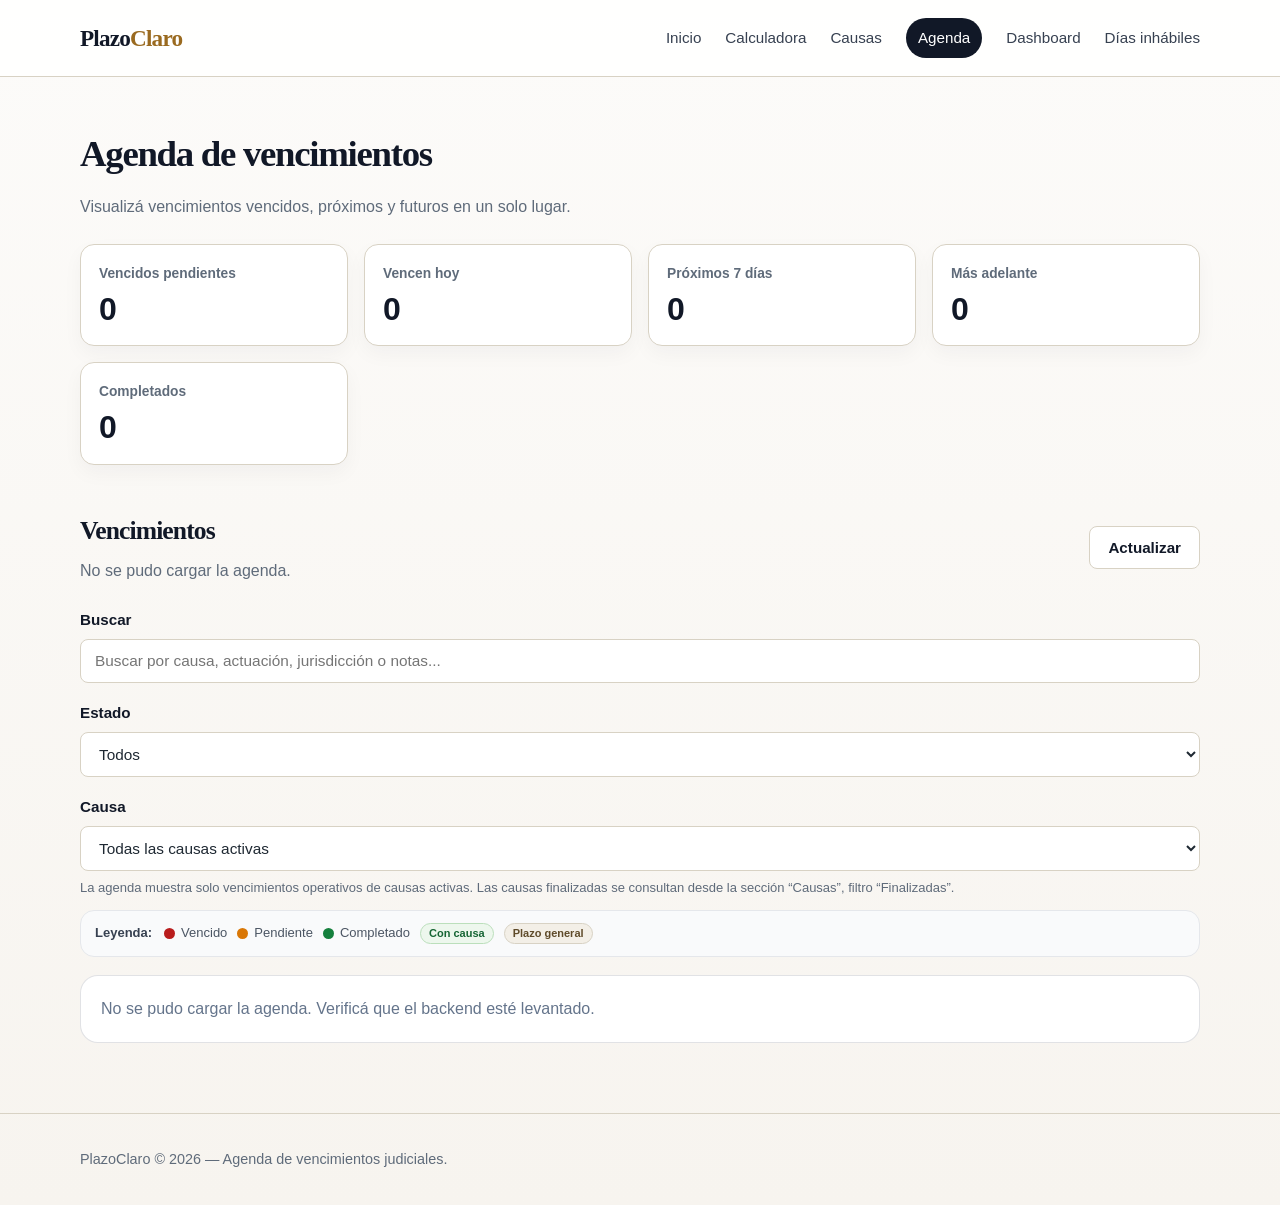
==== agenda.html @ bfa7f11b "Cambios de estilos y visuales + Agregue integracion liviana PJN MEV en causas" ====
<!DOCTYPE html>
<html lang="es">
<head>
  <meta charset="UTF-8" />
  <meta name="viewport" content="width=device-width, initial-scale=1.0" />
  <title>Agenda | PlazoClaro</title>
  <link rel="stylesheet" href="./css/styles.css?v=56" />
</head>
<body>

  <header class="navbar">
    <div class="container navbar-content">
      <a href="./index.html" class="logo">Plazo<span>Claro</span></a>

      <nav class="nav-links">
        <a href="./index.html">Inicio</a>
        <a href="./calculator.html">Calculadora</a>
        <a href="./cases.html">Causas</a>
        <a href="./agenda.html" class="active">Agenda</a>
        <a href="./dashboard.html">Dashboard</a>
        <a href="./non-working-days.html">Días inhábiles</a>
      </nav>
    </div>
  </header>

  <main>
    <section class="page-header">
      <div class="container">
        <h1>Agenda de vencimientos</h1>
        <p>
          Visualizá vencimientos vencidos, próximos y futuros en un solo lugar.
        </p>
      </div>
    </section>

    <section class="container">
      <div class="summary-grid">
        <div class="summary-card">
          <span>Vencidos pendientes</span>
          <strong id="expiredCount">0</strong>
        </div>

        <div class="summary-card">
          <span>Vencen hoy</span>
          <strong id="todayCount">0</strong>
        </div>

        <div class="summary-card">
          <span>Próximos 7 días</span>
          <strong id="upcomingCount">0</strong>
        </div>

        <div class="summary-card">
          <span>Más adelante</span>
          <strong id="futureCount">0</strong>
        </div>

        <div class="summary-card">
          <span>Completados</span>
          <strong id="completedCount">0</strong>
        </div>
      </div>
    </section>

    <section class="container dashboard-layout">
      <div class="dashboard-header">
        <div>
          <h2>Vencimientos</h2>
          <p id="agendaSummary">Cargando agenda...</p>
        </div>

        <div class="dashboard-actions">
          <button id="refreshAgendaBtn" class="btn btn-secondary" type="button">
            Actualizar
          </button>
        </div>
      </div>

      <div class="filters-grid">
        <div class="form-group">
          <label for="agendaSearch">Buscar</label>
          <input
            type="text"
            id="agendaSearch"
            placeholder="Buscar por causa, actuación, jurisdicción o notas..."
          />
        </div>

        <div class="form-group">
          <label for="agendaStatusFilter">Estado</label>
          <select id="agendaStatusFilter">
            <option value="">Todos</option>
            <option value="expired">Vencidos pendientes</option>
            <option value="today">Vencen hoy</option>
            <option value="upcoming">Próximos 7 días</option>
            <option value="future">Más adelante</option>
            <option value="completed">Completados</option>
          </select>
        </div>

        <div class="form-group">
          <label for="agendaCaseFilter">Causa</label>
          <select id="agendaCaseFilter">
            <option value="">Todas las causas activas</option>
          </select>
          <small class="field-help agenda-case-filter-help">
            La agenda muestra solo vencimientos operativos de causas activas. Las causas finalizadas se consultan desde la sección “Causas”, filtro “Finalizadas”.
          </small> 

          <div class="status-legend">
            <span class="status-legend-title">Leyenda:</span>

            <span class="status-legend-item">
              <span class="status-legend-badge status-legend-expired"></span>
              Vencido
            </span>

            <span class="status-legend-item">
              <span class="status-legend-badge status-legend-pending"></span>
              Pendiente
            </span>

            <span class="status-legend-item">
              <span class="status-legend-badge status-legend-completed"></span>
              Completado
            </span>

            <span class="status-legend-item">
              <span class="dashboard-case-badge dashboard-case-badge-linked">Con causa</span>
            </span>

            <span class="status-legend-item">
              <span class="dashboard-case-badge dashboard-case-badge-general">Plazo general</span>
            </span>
          </div>
        </div>
      </div>

      <div id="agendaList" class="agenda-list">
        <div class="case-card-placeholder">
          Cargando vencimientos...
        </div>
      </div>
    </section>
  </main>

  <footer class="footer">
    <div class="container">
      PlazoClaro © 2026 — Agenda de vencimientos judiciales.
    </div>
  </footer>

  <script src="./js/agenda.js?v=11"></script>
</body>
</html>
---- css/styles.css ----
:root {
  --color-primary: #0F172A;
  --color-secondary: #B0893B;
  --color-bg: #F8FAFC;
  --color-card: #FFFFFF;
  --color-text: #1E293B;
  --color-muted: #64748B;
  --color-border: #E2E8F0;
  --color-success: #166534;
  --color-warning: #D97706;
  --color-danger: #B91C1C;
}

* {
  box-sizing: border-box;
  margin: 0;
  padding: 0;
}

body {
  font-family: "Inter", Arial, sans-serif;
  background: var(--color-bg);
  color: var(--color-text);
  line-height: 1.6;
}

a {
  text-decoration: none;
  color: inherit;
}

.container {
  width: min(1120px, 92%);
  margin: 0 auto;
}

.navbar {
  background: var(--color-card);
  border-bottom: 1px solid var(--color-border);
  padding: 18px 0;
}

.navbar-content {
  display: flex;
  align-items: center;
  justify-content: space-between;
}

.logo {
  font-size: 1.35rem;
  font-weight: 800;
  color: var(--color-primary);
  letter-spacing: -0.03em;
}

.logo span {
  color: var(--color-secondary);
}

.nav-links {
  display: flex;
  gap: 24px;
  align-items: center;
}

.nav-links a {
  font-size: 0.95rem;
  color: var(--color-muted);
  font-weight: 500;
}

.nav-links a:hover {
  color: var(--color-primary);
}

.btn {
  display: inline-flex;
  align-items: center;
  justify-content: center;
  padding: 12px 18px;
  border-radius: 10px;
  border: none;
  cursor: pointer;
  font-weight: 700;
  font-size: 0.95rem;
  transition: 0.2s ease;
}

.btn-primary {
  background: var(--color-primary);
  color: white;
}

.btn-primary:hover {
  background: #020617;
}

.btn-secondary {
  background: white;
  color: var(--color-primary);
  border: 1px solid var(--color-border);
}

.btn-secondary:hover {
  border-color: var(--color-secondary);
  color: var(--color-secondary);
}

.hero {
  padding: 80px 0;
}

.hero-grid {
  display: grid;
  grid-template-columns: 1.1fr 0.9fr;
  gap: 48px;
  align-items: center;
}

.badge {
  display: inline-block;
  background: rgba(176, 137, 59, 0.12);
  color: var(--color-secondary);
  padding: 8px 12px;
  border-radius: 999px;
  font-size: 0.85rem;
  font-weight: 700;
  margin-bottom: 18px;
}

.hero h1 {
  font-size: clamp(2.2rem, 5vw, 4rem);
  line-height: 1.05;
  letter-spacing: -0.05em;
  color: var(--color-primary);
  margin-bottom: 22px;
}

.hero p {
  font-size: 1.1rem;
  color: var(--color-muted);
  max-width: 620px;
  margin-bottom: 28px;
}

.hero-actions {
  display: flex;
  gap: 14px;
  flex-wrap: wrap;
}

.hero-card {
  background: var(--color-card);
  border: 1px solid var(--color-border);
  border-radius: 22px;
  padding: 28px;
  box-shadow: 0 18px 45px rgba(15, 23, 42, 0.08);
}

.hero-card h3 {
  color: var(--color-primary);
  font-size: 1.25rem;
  margin-bottom: 18px;
}

.deadline-preview {
  display: grid;
  gap: 14px;
}

.preview-row {
  display: flex;
  justify-content: space-between;
  gap: 14px;
  border-bottom: 1px solid var(--color-border);
  padding-bottom: 12px;
}

.preview-row:last-child {
  border-bottom: none;
  padding-bottom: 0;
}

.preview-label {
  color: var(--color-muted);
  font-size: 0.92rem;
}

.preview-value {
  font-weight: 700;
  color: var(--color-primary);
  text-align: right;
}

.status-warning {
  color: var(--color-warning);
}

.section {
  padding: 64px 0;
}

.section-title {
  font-size: 2rem;
  color: var(--color-primary);
  letter-spacing: -0.04em;
  margin-bottom: 12px;
}

.section-subtitle {
  color: var(--color-muted);
  max-width: 680px;
  margin-bottom: 32px;
}

.cards-grid {
  display: grid;
  grid-template-columns: repeat(3, 1fr);
  gap: 22px;
}

.card {
  background: var(--color-card);
  border: 1px solid var(--color-border);
  border-radius: 18px;
  padding: 24px;
}

.card-number {
  width: 34px;
  height: 34px;
  border-radius: 50%;
  background: var(--color-primary);
  color: white;
  display: flex;
  align-items: center;
  justify-content: center;
  font-weight: 800;
  margin-bottom: 16px;
}

.card h3 {
  color: var(--color-primary);
  margin-bottom: 10px;
}

.card p {
  color: var(--color-muted);
  font-size: 0.96rem;
}

.notice {
  background: #FFFBEB;
  border: 1px solid #FDE68A;
  color: #92400E;
  border-radius: 16px;
  padding: 18px;
  font-size: 0.95rem;
}

.footer {
  padding: 34px 0;
  border-top: 1px solid var(--color-border);
  color: var(--color-muted);
  font-size: 0.9rem;
}

/* Calculator */

.page-header {
  padding: 48px 0 24px;
}

.page-header h1 {
  font-size: 2.3rem;
  color: var(--color-primary);
  letter-spacing: -0.04em;
  margin-bottom: 10px;
}

.page-header p {
  color: var(--color-muted);
  max-width: 760px;
}

.calculator-layout {
  display: grid;
  grid-template-columns: 1fr 0.9fr;
  gap: 28px;
  align-items: start;
  padding: 24px 0 70px;
}

.form-card,
.result-card {
  background: var(--color-card);
  border: 1px solid var(--color-border);
  border-radius: 20px;
  padding: 28px;
  box-shadow: 0 12px 35px rgba(15, 23, 42, 0.05);
}

.form-group {
  margin-bottom: 18px;
}

label {
  display: block;
  font-weight: 700;
  color: var(--color-primary);
  margin-bottom: 7px;
  font-size: 0.95rem;
}

input,
select,
textarea {
  width: 100%;
  border: 1px solid var(--color-border);
  border-radius: 12px;
  padding: 12px 14px;
  font-size: 0.96rem;
  outline: none;
  background: white;
  color: var(--color-text);
}

input:focus,
select:focus,
textarea:focus {
  border-color: var(--color-secondary);
  box-shadow: 0 0 0 3px rgba(176, 137, 59, 0.15);
}

textarea {
  min-height: 90px;
  resize: vertical;
}

.result-empty {
  color: var(--color-muted);
}

.result-date {
  font-size: 2rem;
  color: var(--color-primary);
  font-weight: 800;
  margin: 12px 0;
}

.result-detail {
  margin-top: 20px;
  display: grid;
  gap: 10px;
}

.detail-item {
  padding: 12px;
  border-radius: 12px;
  background: var(--color-bg);
  border: 1px solid var(--color-border);
  color: var(--color-muted);
  font-size: 0.95rem;
}

.result-actions {
  display: flex;
  gap: 12px;
  margin-top: 22px;
  flex-wrap: wrap;
}

.hidden {
  display: none !important;
}

@media (max-width: 880px) {
  .hero-grid,
  .calculator-layout {
    grid-template-columns: 1fr;
  }

  .cards-grid {
    grid-template-columns: 1fr;
  }

  .nav-links {
    display: none;
  }

  .hero {
    padding: 54px 0;
  }
}

/* Dashboard */

.dashboard-layout {
  padding: 24px 0 70px;
}

.dashboard-header {
  display: flex;
  align-items: center;
  justify-content: space-between;
  gap: 22px;
  margin-bottom: 24px;
}

.dashboard-header h2 {
  color: var(--color-primary);
  font-size: 1.6rem;
  margin-bottom: 6px;
}

.dashboard-header p {
  color: var(--color-muted);
}

.dashboard-actions {
  display: flex;
  gap: 12px;
  flex-wrap: wrap;
}

.table-card {
  background: var(--color-card);
  border: 1px solid var(--color-border);
  border-radius: 20px;
  overflow-x: auto;
  box-shadow: 0 12px 35px rgba(15, 23, 42, 0.05);
}

.deadlines-table {
  width: 100%;
  border-collapse: collapse;
  min-width: 850px;
}

.deadlines-table th,
.deadlines-table td {
  padding: 16px;
  text-align: left;
  border-bottom: 1px solid var(--color-border);
  font-size: 0.95rem;
}

.deadlines-table th {
  background: #F1F5F9;
  color: var(--color-primary);
  font-weight: 800;
}

.deadlines-table td {
  color: var(--color-text);
}

.deadlines-table tr:last-child td {
  border-bottom: none;
}

.status-badge {
  display: inline-flex;
  padding: 6px 10px;
  border-radius: 999px;
  font-size: 0.82rem;
  font-weight: 800;
}

.status-pending {
  background: #FEF3C7;
  color: #92400E;
}

.status-completed {
  background: #DCFCE7;
  color: #166534;
}

.status-expired {
  background: #FEE2E2;
  color: #991B1B;
}

.table-actions {
  display: flex;
  gap: 8px;
  flex-wrap: wrap;
}

.btn-small {
  border: none;
  border-radius: 9px;
  padding: 8px 10px;
  cursor: pointer;
  font-weight: 800;
  font-size: 0.82rem;
}

.btn-complete {
  background: #DCFCE7;
  color: #166534;
}

.btn-pending {
  background: #FEF3C7;
  color: #92400E;
}

.btn-delete {
  background: #FEE2E2;
  color: #991B1B;
}

@media (max-width: 880px) {
  .dashboard-header {
    flex-direction: column;
    align-items: flex-start;
  }
} 


/* Dashboard summary and filters */

.summary-grid {
  display: grid;
  grid-template-columns: repeat(5, 1fr);
  gap: 18px;
  margin-bottom: 22px;
}

.summary-card {
  background: var(--color-card);
  border: 1px solid var(--color-border);
  border-radius: 18px;
  padding: 20px;
  box-shadow: 0 12px 35px rgba(15, 23, 42, 0.04);
}

.summary-label {
  display: block;
  color: var(--color-muted);
  font-size: 0.9rem;
  font-weight: 700;
  margin-bottom: 8px;
}

.summary-card strong {
  color: var(--color-primary);
  font-size: 2rem;
  line-height: 1;
}

.filter-bar {
  display: flex;
  gap: 10px;
  flex-wrap: wrap;
  margin-bottom: 22px;
}

.filter-btn {
  border: 1px solid var(--color-border);
  background: white;
  color: var(--color-muted);
  border-radius: 999px;
  padding: 9px 14px;
  font-weight: 800;
  cursor: pointer;
}

.filter-btn.active {
  background: var(--color-primary);
  color: white;
  border-color: var(--color-primary);
}

.filter-btn:hover {
  border-color: var(--color-secondary);
  color: var(--color-secondary);
}

.filter-btn.active:hover {
  color: white;
}

@media (max-width: 1080px) {
  .summary-grid {
    grid-template-columns: repeat(3, 1fr);
  }
}

@media (max-width: 880px) {
  .summary-grid {
    grid-template-columns: repeat(2, 1fr);
  }
}

@media (max-width: 560px) {
  .summary-grid {
    grid-template-columns: 1fr;
  }
}


/* Legal visual identity refinement */

:root {
  --color-primary: #111827;
  --color-secondary: #9A6A1F;
  --color-bg: #F7F4EF;
  --color-card: #FFFFFF;
  --color-text: #1F2933;
  --color-muted: #5F6B7A;
  --color-border: #D8D2C4;
}

body {
  background:
    linear-gradient(180deg, rgba(255,255,255,0.65), rgba(247,244,239,1)),
    var(--color-bg);
}

.logo,
h1,
h2,
.section-title,
.page-header h1 {
  font-family: Georgia, "Times New Roman", serif;
  letter-spacing: -0.035em;
}

.logo {
  font-size: 1.45rem;
  font-weight: 800;
}

.logo span {
  color: var(--color-secondary);
}

.navbar {
  background: rgba(255, 255, 255, 0.92);
  border-bottom: 1px solid var(--color-border);
}

.nav-links a {
  color: #374151;
}

.nav-links a:hover {
  color: var(--color-secondary);
}

.form-card,
.result-card,
.hero-card,
.card,
.table-card,
.summary-card {
  border-radius: 12px;
  border: 1px solid var(--color-border);
  box-shadow: 0 8px 22px rgba(17, 24, 39, 0.045);
}

.form-card,
.result-card,
.table-card {
  border-top: 4px solid var(--color-primary);
}

.summary-card {
  border-top: 3px solid var(--color-secondary);
}

.btn {
  border-radius: 8px;
  font-weight: 800;
}

.btn-primary {
  background: var(--color-primary);
}

.btn-primary:hover {
  background: #000000;
}

.btn-secondary {
  background: #FFFFFF;
  border: 1px solid var(--color-border);
}

.btn-secondary:hover {
  border-color: var(--color-secondary);
  color: var(--color-secondary);
}

input,
select,
textarea {
  border-radius: 8px;
  border-color: var(--color-border);
}

input:focus,
select:focus,
textarea:focus {
  border-color: var(--color-secondary);
  box-shadow: 0 0 0 3px rgba(154, 106, 31, 0.14);
}

.notice {
  border-radius: 10px;
  background: #FFF8E7;
  border: 1px solid #E7C873;
  color: #6B4E16;
}

.status-badge,
.filter-btn,
.btn-small {
  border-radius: 7px;
}

.deadlines-table th {
  background: #EFEAE1;
  color: var(--color-primary);
  text-transform: uppercase;
  font-size: 0.78rem;
  letter-spacing: 0.04em;
}

.deadlines-table td {
  background: #FFFFFF;
}

.result-date {
  font-family: Georgia, "Times New Roman", serif;
  color: var(--color-primary);
} 


/* Deadline detail panel */

.deadline-detail-panel {
  margin-top: 26px;
  background: var(--color-card);
  border: 1px solid var(--color-border);
  border-top: 4px solid var(--color-primary);
  border-radius: 12px;
  padding: 24px;
  box-shadow: 0 8px 22px rgba(17, 24, 39, 0.045);
}

.detail-panel-header {
  display: flex;
  align-items: flex-start;
  justify-content: space-between;
  gap: 18px;
  margin-bottom: 22px;
}

.detail-panel-header h3 {
  color: var(--color-primary);
  font-family: Georgia, "Times New Roman", serif;
  font-size: 1.6rem;
  margin-top: 8px;
}

.detail-grid {
  display: grid;
  grid-template-columns: repeat(3, 1fr);
  gap: 14px;
  margin-bottom: 22px;
}

.detail-box {
  background: var(--color-bg);
  border: 1px solid var(--color-border);
  border-radius: 10px;
  padding: 14px;
}

.detail-box span {
  display: block;
  color: var(--color-muted);
  font-size: 0.82rem;
  font-weight: 800;
  margin-bottom: 6px;
  text-transform: uppercase;
  letter-spacing: 0.04em;
}

.detail-box strong {
  color: var(--color-primary);
  font-size: 0.98rem;
}

.detail-section {
  border-top: 1px solid var(--color-border);
  padding-top: 18px;
  margin-top: 18px;
}

.detail-section h4 {
  color: var(--color-primary);
  margin-bottom: 10px;
}

.detail-list {
  padding-left: 20px;
  color: var(--color-text);
}

.detail-list li {
  margin-bottom: 6px;
}

.detail-notes {
  color: var(--color-muted);
  background: var(--color-bg);
  border: 1px solid var(--color-border);
  border-radius: 10px;
  padding: 14px;
}

.btn-detail {
  background: #EDE9FE;
  color: #4C1D95;
}

@media (max-width: 880px) {
  .detail-panel-header {
    flex-direction: column;
  }

  .detail-grid {
    grid-template-columns: 1fr;
  }
} 


/* Deadline edit form */

.edit-form {
  display: grid;
  grid-template-columns: repeat(2, 1fr);
  gap: 18px;
}

.edit-form .full-width {
  grid-column: 1 / -1;
}

.btn-edit {
  background: #DBEAFE;
  color: #1E3A8A;
}

@media (max-width: 880px) {
  .edit-form {
    grid-template-columns: 1fr;
  }
} 


/* Dashboard search */

.search-bar {
  background: var(--color-card);
  border: 1px solid var(--color-border);
  border-radius: 12px;
  padding: 18px;
  margin-bottom: 18px;
  box-shadow: 0 8px 22px rgba(17, 24, 39, 0.035);
}

.search-bar label {
  margin-bottom: 8px;
}

.search-bar input {
  max-width: 560px;
} 


/* Deadline urgency badges */

.urgency-badge {
  display: inline-flex;
  margin-top: 6px;
  padding: 5px 8px;
  border-radius: 7px;
  font-size: 0.75rem;
  font-weight: 800;
  line-height: 1;
}

.urgency-expired {
  background: #FEE2E2;
  color: #991B1B;
}

.urgency-today {
  background: #FDE68A;
  color: #78350F;
}

.urgency-tomorrow {
  background: #FFEDD5;
  color: #9A3412;
}

.urgency-upcoming {
  background: #DBEAFE;
  color: #1E3A8A;
}

.urgency-later {
  background: #E5E7EB;
  color: #374151;
} 


/* Deadline history */

.history-list {
  max-width: 1100px;
}

.history-item {
  background: var(--color-bg);
  border: 1px solid var(--color-border);
  border-radius: 10px;
  padding: 16px;
}

.history-header {
  display: flex;
  justify-content: space-between;
  gap: 12px;
  margin-bottom: 14px;
}

.history-header strong {
  color: var(--color-primary);
}

.history-header span {
  background: #EDE9FE;
  color: #4C1D95;
  border-radius: 7px;
  padding: 5px 8px;
  font-size: 0.78rem;
  font-weight: 800;
}

.history-grid {
  display: grid;
  grid-template-columns: repeat(2, 1fr);
  gap: 12px;
}

.history-grid div,
.history-notes {
  background: #FFFFFF;
  border: 1px solid var(--color-border);
  border-radius: 8px;
  padding: 10px;
}

.history-grid span,
.history-notes span {
  display: block;
  color: var(--color-muted);
  font-size: 0.78rem;
  font-weight: 800;
  text-transform: uppercase;
  letter-spacing: 0.04em;
  margin-bottom: 4px;
}

.history-grid strong {
  color: var(--color-primary);
}

.history-notes {
  margin-top: 12px;
}

.history-notes p {
  color: var(--color-muted);
}

@media (max-width: 700px) {
  .history-grid {
    grid-template-columns: 1fr;
  }

  .history-header {
    flex-direction: column;
  }
} 

/* Non working days import */

.result-card .form-group {
  margin-top: 16px;
}

.result-card .result-empty + .form-group {
  margin-top: 22px;
} 

/* Calendar filters */

.calendar-filter-grid {
  display: grid;
  grid-template-columns: repeat(auto-fit, minmax(190px, 1fr));
  gap: 14px;
  margin-top: 14px;
}

.calendar-filter-grid .form-group {
  min-width: 0;
}

.calendar-filter-grid select,
.calendar-filter-grid input {
  width: 100%;
}

@media (max-width: 1080px) {
  .calendar-filter-grid {
    grid-template-columns: repeat(3, 1fr);
  }
}

@media (max-width: 880px) {
  .calendar-filter-grid {
    grid-template-columns: repeat(2, 1fr);
  }
}

@media (max-width: 560px) {
  .calendar-filter-grid {
    grid-template-columns: 1fr;
  }
} 


/* Tabla de días inhábiles: versión compacta con scroll propio */

.table-scroll-top {
  overflow-x: auto;
  overflow-y: hidden;
  height: 14px;
  margin-bottom: 8px;
  border: 1px solid #D8D2C4;
  border-radius: 8px;
  background: #FAFAF8;
}

.table-scroll-top div {
  height: 1px;
}

/* Contenedor de la tabla: tiene scroll horizontal y vertical propio */
.non-working-days-table-card {
  overflow: auto;
  width: 100%;
  max-height: 620px;
  border-radius: 12px;
}

/* Tabla más compacta */
.non-working-days-table-card .deadlines-table {
  min-width: 1120px;
  table-layout: fixed;
}

/* Encabezado fijo al scrollear verticalmente dentro de la tabla */
.non-working-days-table-card thead th {
  position: sticky;
  top: 0;
  z-index: 2;
}

/* Celdas más chicas */
.non-working-days-table-card th,
.non-working-days-table-card td {
  padding: 12px 11px;
  font-size: 0.88rem;
  vertical-align: middle;
}

/* Evita que casi todo se parta en mil líneas */
.non-working-days-table-card th,
.non-working-days-table-card td {
  white-space: nowrap;
}

/* Motivo y referencia sí pueden ocupar varias líneas */
.non-working-days-table-card th:nth-child(2),
.non-working-days-table-card td:nth-child(2) {
  width: 250px;
  white-space: normal;
}


.non-working-days-table-card th:nth-child(8),
.non-working-days-table-card td:nth-child(8) {
  width: 180px;
  white-space: normal;
}

/* Anchos por columna */
.non-working-days-table-card th:nth-child(1),
.non-working-days-table-card td:nth-child(1) {
  width: 90px;
}

.non-working-days-table-card th:nth-child(3),
.non-working-days-table-card td:nth-child(3) {
  width: 180px;
}

.non-working-days-table-card th:nth-child(4),
.non-working-days-table-card td:nth-child(4) {
  width: 170px;
  white-space: normal;
}


.non-working-days-table-card th:nth-child(5),
.non-working-days-table-card td:nth-child(5) {
  width: 180px;
  white-space: normal;
}

.non-working-days-table-card th:nth-child(6),
.non-working-days-table-card td:nth-child(6) {
  width: 145px;
}


.non-working-days-table-card th:nth-child(7),
.non-working-days-table-card td:nth-child(7) {
  width: 100px;
}

.non-working-days-table-card th:nth-child(9),
.non-working-days-table-card td:nth-child(9),
.non-working-days-table-card th:nth-child(10),
.non-working-days-table-card td:nth-child(10) {
  width: 95px;
}

.non-working-days-table-card th:nth-child(11),
.non-working-days-table-card td:nth-child(11) {
  width: 165px;
}

/* Acciones más compactas */
.non-working-days-table-card .table-actions {
  display: flex;
  gap: 5px;
  flex-wrap: wrap;
}

.non-working-days-table-card .btn-small {
  padding: 7px 9px;
  font-size: 0.78rem;
} 


/* Modo edición de días inhábiles */

.form-card.editing-mode {
  border-top-color: var(--color-secondary);
  box-shadow: 0 12px 32px rgba(154, 106, 31, 0.14);
}

.form-card.editing-mode .badge {
  background: rgba(154, 106, 31, 0.18);
  color: var(--color-secondary);
} 


.history-changes {
  display: grid;
  gap: 10px;
}

.history-change-row {
  background: #FFFFFF;
  border: 1px solid var(--color-border);
  border-radius: 8px;
  padding: 10px;
}

.history-change-row strong {
  display: block;
  color: var(--color-primary);
  margin-bottom: 6px;
}

.history-before {
  color: var(--color-danger);
  font-weight: 700;
}

.history-after {
  color: var(--color-success);
  font-weight: 700;
}

.history-arrow {
  margin: 0 8px;
  color: var(--color-muted);
} 

.history-item {
  max-width: 100%;
}

.history-change-row {
  max-width: 900px;
}

.history-change-row div {
  display: flex;
  align-items: center;
  gap: 8px;
  flex-wrap: wrap;
}

.history-before,
.history-after {
  word-break: break-word;
} 


/* Historial de días inhábiles: panel más cómodo */

#nonWorkingDayHistoryPanel {
  max-width: 1180px;
  margin-left: auto;
  margin-right: auto;
}

#nonWorkingDayHistoryPanel .history-list {
  max-width: 100%;
}

#nonWorkingDayHistoryPanel .history-item {
  max-width: 100%;
}

#nonWorkingDayHistoryPanel .history-change-row {
  max-width: 100%;
}

#nonWorkingDayHistoryPanel .history-header {
  align-items: center;
}

#nonWorkingDayHistoryPanel .history-change-row div {
  font-size: 0.9rem;
} 


/* Días excluidos enriquecidos */

.excluded-days-list {
  display: grid;
  gap: 12px;
  margin-top: 12px;
}

.excluded-day-card {
  background: #FFFFFF;
  border: 1px solid var(--color-border);
  border-radius: 10px;
  padding: 14px;
}

.excluded-day-card strong {
  color: var(--color-primary);
}

.excluded-day-card p {
  margin-top: 8px;
  color: var(--color-muted);
  font-size: 0.92rem;
}

.excluded-day-meta {
  display: flex;
  gap: 8px;
  flex-wrap: wrap;
  margin-top: 10px;
}

.excluded-day-meta span {
  background: var(--color-bg);
  border: 1px solid var(--color-border);
  color: var(--color-muted);
  border-radius: 999px;
  padding: 5px 9px;
  font-size: 0.78rem;
  font-weight: 800;
} 

/* Advertencias por días inhábiles no verificados */

.verification-warning {
  background: #FFF8E7;
  border: 1px solid #E7C873;
  color: #6B4E16;
  border-radius: 10px;
  padding: 12px 14px;
  margin-bottom: 12px;
  font-size: 0.92rem;
}

.verification-warning strong {
  color: #92400E;
} 


/* Resumen de días inhábiles */

.non-working-summary-grid {
  margin: 24px 0;
}

.summary-grid {
  display: grid;
  grid-template-columns: repeat(4, minmax(0, 1fr));
  gap: 16px;
}

.summary-card {
  background: #FFFFFF;
  border: 1px solid var(--color-border);
  border-radius: 14px;
  padding: 18px;
  box-shadow: 0 8px 20px rgba(17, 24, 39, 0.04);
}

.summary-card span {
  display: block;
  color: var(--color-muted);
  font-size: 0.86rem;
  font-weight: 700;
  margin-bottom: 8px;
}

.summary-card strong {
  color: var(--color-primary);
  font-family: var(--font-serif);
  font-size: 2rem;
} 

.non-working-summary-actions {
  margin-bottom: 18px;
} 


/* Panel resumen de días inhábiles */

.non-working-summary-panel {
  background: #FFFFFF;
  border: 1px solid var(--color-border);
  border-radius: 18px;
  padding: 22px;
  margin: 24px 0;
  box-shadow: 0 8px 22px rgba(17, 24, 39, 0.04);
}

.non-working-summary-header {
  display: flex;
  justify-content: space-between;
  align-items: flex-start;
  gap: 20px;
  margin-bottom: 20px;
}

.non-working-summary-header h2 {
  margin: 8px 0 6px;
  font-family: var(--font-serif);
  color: var(--color-primary);
}

.non-working-summary-header p {
  margin: 0;
  color: var(--color-muted);
  max-width: 620px;
}

.non-working-summary-actions {
  display: flex;
  justify-content: flex-end;
  align-items: center;
  gap: 10px;
  flex-wrap: wrap;
  margin: 0;
}

.non-working-summary-grid {
  margin: 0;
}

.non-working-summary-grid .summary-card {
  min-height: 120px;
} 


/* Limpieza visual del detalle de plazos */

#detailExcludedDays {
  list-style: none;
  padding-left: 0;
  margin-left: 0;
}

#detailExcludedDays > li {
  margin-left: 0;
}

#detailExcludedDays .verification-warning {
  margin-bottom: 12px;
}

.deadline-detail-panel .excluded-day-card,
#detailExcludedDays .excluded-day-card {
  margin-bottom: 12px;
}

.deadline-detail-panel .excluded-day-card p,
#detailExcludedDays .excluded-day-card p {
  margin: 8px 0 0;
} 

.detail-section h3,
.deadline-detail-panel h3 {
  margin-bottom: 14px;
} 


/* Resultado de calculadora más compacto */

.result-card .excluded-days-list {
  gap: 10px;
}

.result-card .excluded-day-card {
  padding: 12px;
}

.result-card .excluded-day-card strong {
  font-size: 0.95rem;
}

.result-card .excluded-day-meta {
  gap: 6px;
  margin-top: 8px;
}

.result-card .excluded-day-meta span {
  padding: 4px 8px;
  font-size: 0.75rem;
}

.result-card .excluded-day-card p {
  margin: 6px 0 0;
  font-size: 0.88rem;
}

.result-card .verification-warning {
  margin-bottom: 10px;
}

.result-card .detail-item {
  padding: 10px 12px;
}

.result-card .result-actions {
  display: grid;
  grid-template-columns: repeat(2, minmax(0, 1fr));
  gap: 10px;
}

.result-card .result-actions .btn {
  width: 100%;
} 


/* Estado de fuentes del calendario */

.source-status-panel {
  background: #FFFFFF;
  border: 1px solid var(--color-border);
  border-radius: 18px;
  padding: 22px;
  margin: 24px 0;
  box-shadow: 0 8px 22px rgba(17, 24, 39, 0.04);
}

.source-status-header {
  display: flex;
  justify-content: space-between;
  align-items: flex-start;
  gap: 18px;
  margin-bottom: 18px;
}

.source-status-header h2 {
  margin: 8px 0 6px;
  font-family: Georgia, "Times New Roman", serif;
  color: var(--color-primary);
}

.source-status-header p {
  margin: 0;
  color: var(--color-muted);
  max-width: 680px;
}

.source-status-table-wrapper {
  overflow-x: auto;
}

.source-status-table {
  width: 100%;
  border-collapse: collapse;
  min-width: 860px;
}

.source-status-table th,
.source-status-table td {
  border-bottom: 1px solid var(--color-border);
  padding: 13px 12px;
  text-align: left;
  font-size: 0.9rem;
}

.source-status-table th {
  background: #EFEAE1;
  color: var(--color-primary);
  text-transform: uppercase;
  font-size: 0.76rem;
  letter-spacing: 0.04em;
}

.source-status-chip {
  display: inline-flex;
  margin-left: 8px;
  padding: 4px 7px;
  border-radius: 999px;
  font-size: 0.72rem;
  font-weight: 800;
}

.source-status-chip.automatic {
  background: #DBEAFE;
  color: #1E3A8A;
}

.source-status-chip.manual {
  background: #E5E7EB;
  color: #374151;
}

.source-status-badge {
  display: inline-flex;
  padding: 5px 8px;
  border-radius: 999px;
  font-weight: 800;
  font-size: 0.8rem;
}

.source-status-pending {
  background: #FEF3C7;
  color: #92400E;
}

.source-status-ok {
  background: #DCFCE7;
  color: #166534;
} 


.source-status-table .btn-small {
  white-space: nowrap;
} 

/* Mejora visual tabla de días inhábiles */
.non-working-days-table-card {
  overflow-x: auto;
}

.non-working-days-table-card .deadlines-table {
  min-width: 1250px;
  table-layout: auto;
}

.non-working-days-table-card .deadlines-table th,
.non-working-days-table-card .deadlines-table td {
  vertical-align: top;
}

.non-working-days-table-card .deadlines-table td:nth-child(1) {
  min-width: 105px;
  white-space: nowrap;
}

.non-working-days-table-card .deadlines-table td:nth-child(2) {
  min-width: 260px;
}

.non-working-days-table-card .deadlines-table td:nth-child(3) {
  min-width: 190px;
}

.non-working-days-table-card .deadlines-table td:nth-child(4),
.non-working-days-table-card .deadlines-table td:nth-child(5),
.non-working-days-table-card .deadlines-table td:nth-child(6),
.non-working-days-table-card .deadlines-table td:nth-child(7),
.non-working-days-table-card .deadlines-table td:nth-child(8),
.non-working-days-table-card .deadlines-table td:nth-child(9),
.non-working-days-table-card .deadlines-table td:nth-child(10) {
  min-width: 120px;
}

.non-working-days-table-card .deadlines-table td:nth-child(11) {
  min-width: 180px;
}

.non-working-days-table-card .table-actions {
  min-width: 170px;
  display: flex;
  flex-wrap: wrap;
  gap: 6px;
} 


.cases-card-list {
  display: grid;
  gap: 1rem;
}

.case-card-placeholder {
  border: 1px solid rgba(15, 23, 42, 0.12);
  border-radius: 18px;
  padding: 1.25rem;
  background: #ffffff;
  color: #64748b;
}

.case-card {
  border: 1px solid rgba(15, 23, 42, 0.12);
  border-top: 4px solid #111827;
  border-radius: 18px;
  padding: 1.25rem;
  background: #ffffff;
  box-shadow: 0 12px 30px rgba(15, 23, 42, 0.06);
}

.case-card-header {
  display: flex;
  justify-content: space-between;
  gap: 1rem;
  align-items: flex-start;
  margin-bottom: 1rem;
}

.case-card-header h3 {
  margin: 0.25rem 0 0;
  font-size: 1.2rem;
  color: #111827;
}

.case-card-kicker {
  display: inline-block;
  font-size: 0.75rem;
  font-weight: 700;
  color: #92400e;
  background: #fef3c7;
  padding: 0.35rem 0.6rem;
  border-radius: 999px;
}

.case-card-status-group {
  display: flex;
  flex-wrap: wrap;
  gap: 0.5rem;
  justify-content: flex-end;
}

.case-card-meta-grid {
  display: grid;
  grid-template-columns: repeat(4, minmax(0, 1fr));
  gap: 0.75rem;
  margin-bottom: 1rem;
}

.case-card-meta-grid div,
.case-card-deadline-summary div {
  border: 1px solid rgba(15, 23, 42, 0.1);
  border-radius: 14px;
  padding: 0.75rem;
  background: #f8fafc;
}

.case-card-meta-grid span,
.case-card-deadline-summary span {
  display: block;
  font-size: 0.72rem;
  font-weight: 700;
  color: #64748b;
  margin-bottom: 0.25rem;
}

.case-card-meta-grid strong,
.case-card-deadline-summary strong {
  color: #111827;
}

.case-card-deadline-summary {
  display: grid;
  grid-template-columns: repeat(4, minmax(0, 1fr));
  gap: 0.75rem;
  margin-bottom: 1rem;
}

.case-card-deadline-summary strong {
  font-size: 1.15rem;
}

.case-card-actions { 
  margin-bottom: 18px;
  display: flex;
  flex-wrap: wrap;
  gap: 0.5rem;
  justify-content: flex-end;
}

@media (max-width: 900px) {
  .case-card-header {
    flex-direction: column;
  }

  .case-card-status-group {
    justify-content: flex-start;
  }

  .case-card-meta-grid,
  .case-card-deadline-summary {
    grid-template-columns: repeat(2, minmax(0, 1fr));
  }

  .case-card-actions {
    justify-content: flex-start;
  }
} 


.agenda-list {
  display: grid;
  gap: 1rem;
}

.agenda-card {
  border: 1px solid rgba(15, 23, 42, 0.12);
  border-top: 4px solid #111827;
  border-radius: 18px;
  padding: 1.25rem;
  background: #ffffff;
  box-shadow: 0 12px 30px rgba(15, 23, 42, 0.06);
}

.agenda-card-expired {
  border-top-color: #b91c1c;
}

.agenda-card-today,
.agenda-card-upcoming {
  border-top-color: #d97706;
}

.agenda-card-future {
  border-top-color: #2563eb;
}

.agenda-card-completed {
  border-top-color: #15803d;
  opacity: 0.82;
}

.agenda-card-header {
  display: flex;
  justify-content: space-between;
  gap: 1rem;
  align-items: flex-start;
  margin-bottom: 1rem;
}

.agenda-card-header h3 {
  margin: 0.25rem 0 0;
  font-size: 1.2rem;
  color: #111827;
}

.agenda-card-notes {
  border: 1px solid rgba(15, 23, 42, 0.1);
  border-radius: 14px;
  padding: 0.75rem;
  background: #f8fafc;
  margin-bottom: 1rem;
  color: #334155;
} 


.agenda-section {
  display: grid;
  gap: 1rem;
  margin-bottom: 1.5rem;
}

.agenda-section-header {
  display: flex;
  justify-content: space-between;
  gap: 1rem;
  align-items: flex-start;
  border: 1px solid rgba(15, 23, 42, 0.12);
  border-left: 5px solid #111827;
  border-radius: 18px;
  padding: 1rem 1.25rem;
  background: #ffffff;
  box-shadow: 0 10px 25px rgba(15, 23, 42, 0.05);
}

.agenda-section-header h3 {
  margin: 0;
  color: #111827;
  font-size: 1.15rem;
}

.agenda-section-header p {
  margin: 0.35rem 0 0;
  color: #64748b;
  font-size: 0.9rem;
}

.agenda-section-count {
  min-width: 2.4rem;
  height: 2.4rem;
  border-radius: 999px;
  display: inline-flex;
  align-items: center;
  justify-content: center;
  background: #f1f5f9;
  color: #111827;
  font-weight: 800;
}

.agenda-section-list {
  display: grid;
  gap: 1rem;
}

.agenda-section-expired .agenda-section-header {
  border-left-color: #b91c1c;
}

.agenda-section-today .agenda-section-header,
.agenda-section-upcoming .agenda-section-header {
  border-left-color: #d97706;
}

.agenda-section-future .agenda-section-header {
  border-left-color: #2563eb;
}

.agenda-section-completed .agenda-section-header {
  border-left-color: #15803d;
} 


.case-card-alert-upcoming {
  border-top-color: #d97706;
  box-shadow: 0 14px 34px rgba(217, 119, 6, 0.16);
}

.case-card-alert-expired {
  border-top-color: #b91c1c;
  box-shadow: 0 14px 34px rgba(185, 28, 28, 0.14);
}

.case-card-alert-pending {
  border-top-color: #2563eb;
}

.case-card-alert-completed {
  border-top-color: #15803d;
}

.case-alert-badge {
  position: relative;
}

.case-card-alert-upcoming .case-alert-badge {
  animation: softDeadlinePulse 1.8s ease-in-out infinite;
} 


@keyframes softDeadlinePulse {
  0% {
    box-shadow: 0 0 0 0 rgba(217, 119, 6, 0.35);
  }

  70% {
    box-shadow: 0 0 0 8px rgba(217, 119, 6, 0);
  }

  100% {
    box-shadow: 0 0 0 0 rgba(217, 119, 6, 0);
  }
} 


.home-alerts-section {
  max-width: 1120px;
  margin: 32px auto;
  padding: 28px;
  border: 1px solid #d8d2c4;
  border-radius: 18px;
  background: #ffffff;
  box-shadow: 0 18px 42px rgba(17, 24, 39, 0.08);
}

.home-alerts-header {
  display: flex;
  justify-content: space-between;
  gap: 24px;
  align-items: flex-start;
  margin-bottom: 20px;
}

.home-alerts-header h2 {
  margin: 6px 0 8px;
}

.home-alerts-header p {
  margin: 0;
  color: #5f6b7a;
  max-width: 720px;
}

.home-alerts-actions {
  display: flex;
  gap: 10px;
  flex-wrap: wrap;
}

.home-alerts-message {
  margin: 18px 0;
  padding: 12px 14px;
  border-radius: 12px;
  font-weight: 700;
  border: 1px solid #d8d2c4;
  color: #374151;
  background: #fafaf8;
}

.home-alerts-message-danger {
  border-color: #fecaca;
  background: #fef2f2;
  color: #991b1b;
}

.home-alerts-message-warning {
  border-color: #fed7aa;
  background: #fff7ed;
  color: #9a3412;
}

.home-alerts-message-ok {
  border-color: #bbf7d0;
  background: #f0fdf4;
  color: #166534;
}

.home-alerts-grid {
  display: grid;
  grid-template-columns: repeat(4, 1fr);
  gap: 14px;
  margin-top: 18px;
}

.home-alert-card {
  border: 1px solid #d8d2c4;
  border-radius: 14px;
  padding: 16px;
  background: #fafaf8;
}

.home-alert-card span {
  display: block;
  color: #5f6b7a;
  font-size: 13px;
  font-weight: 700;
  margin-bottom: 8px;
}

.home-alert-card strong {
  display: block;
  font-size: 32px;
  font-family: Georgia, "Times New Roman", serif;
}

.home-alert-card-expired {
  border-top: 4px solid #b91c1c;
}

.home-alert-card-today {
  border-top: 4px solid #d97706;
}

.home-alert-card-upcoming {
  border-top: 4px solid #2563eb;
}

.home-alert-card-pending {
  border-top: 4px solid #111827;
}

.home-urgent-list-wrapper {
  margin-top: 24px;
  border-top: 1px solid #eee7d8;
  padding-top: 18px;
}

.home-urgent-list-wrapper h3 {
  margin-top: 0;
}

.home-urgent-list {
  display: grid;
  gap: 12px;
}

.home-urgent-item {
  display: flex;
  justify-content: space-between;
  gap: 16px;
  padding: 14px;
  border: 1px solid #d8d2c4;
  border-radius: 14px;
  background: #ffffff;
}

.home-urgent-item h4 {
  margin: 6px 0;
}

.home-urgent-item p {
  margin: 0;
  color: #5f6b7a;
}

.home-urgent-status {
  display: inline-flex;
  padding: 5px 9px;
  border-radius: 999px;
  font-size: 12px;
  font-weight: 800;
}

.home-urgent-expired {
  border-left: 5px solid #b91c1c;
}

.home-urgent-expired .home-urgent-status {
  background: #fee2e2;
  color: #991b1b;
}

.home-urgent-today {
  border-left: 5px solid #d97706;
}

.home-urgent-today .home-urgent-status {
  background: #fef3c7;
  color: #92400e;
  animation: softDeadlinePulse 1.8s ease-in-out infinite;
}

.home-urgent-upcoming {
  border-left: 5px solid #2563eb;
}

.home-urgent-upcoming .home-urgent-status {
  background: #dbeafe;
  color: #1d4ed8;
}

.home-urgent-date {
  min-width: 130px;
  text-align: right;
}

.home-urgent-date span {
  display: block;
  color: #5f6b7a;
  font-size: 12px;
  font-weight: 700;
}

.home-urgent-date strong {
  display: block;
  margin-top: 4px;
} 


.status-danger {
  color: #b91c1c;
  font-weight: 800;
}

.status-ok {
  color: #15803d;
  font-weight: 800;
} 


.case-status-filters {
  display: flex;
  gap: 10px;
  flex-wrap: wrap;
  margin: 16px 0 22px;
}

.case-status-filter {
  border: 1px solid #d8d2c4;
  background: #ffffff;
  color: #111827;
  border-radius: 999px;
  padding: 9px 14px;
  font-weight: 800;
  cursor: pointer;
  transition: all 0.2s ease;
  font-family: inherit;
  font-size: 14px;
}

.case-status-filter:hover {
  border-color: #111827;
  transform: translateY(-1px);
}

.case-status-filter.active {
  background: #111827;
  color: #ffffff;
  border-color: #111827;
  box-shadow: 0 10px 22px rgba(17, 24, 39, 0.14);
} 

.case-archived-notice {
  margin: 14px 0 18px;
  border-color: #d8d2c4;
  background: #fafaf8;
  color: #5f4b2a;
} 

.btn:disabled,
.btn-small:disabled {
  opacity: 0.55;
  cursor: not-allowed;
  transform: none;
} 


.case-card-finalized {
  border-top-color: #d8d2c4;
  box-shadow: none;
  background: #fafaf8;
}

.case-card-finalized .case-alert-badge {
  animation: none;
}

.case-finalized-operational-badge {
  background: #f3efe7;
  color: #5f4b2a;
  border: 1px solid #d8d2c4;
}

.case-finalized-status-badge {
  background: #f3efe7;
  color: #5f4b2a;
  border: 1px solid #d8d2c4;
} 

.modal-backdrop {
  position: fixed;
  inset: 0;
  background: rgba(17, 24, 39, 0.48);
  display: flex;
  align-items: center;
  justify-content: center;
  padding: 24px;
  z-index: 9999;
}

.confirm-modal {
  width: min(560px, 100%);
  background: #ffffff;
  border: 1px solid #d8d2c4;
  border-radius: 18px;
  box-shadow: 0 24px 70px rgba(17, 24, 39, 0.28);
  padding: 24px;
}

.confirm-modal-header h3 {
  margin: 10px 0 0;
  font-family: Georgia, "Times New Roman", serif;
  font-size: 24px;
  color: #111827;
}

.confirm-modal-message {
  margin: 18px 0 0;
  color: #374151;
  line-height: 1.6;
  white-space: pre-line;
}

.confirm-modal-actions {
  display: flex;
  justify-content: flex-end;
  gap: 12px;
  flex-wrap: wrap;
  margin-top: 24px;
} 


.dashboard-case-cell {
  display: flex;
  flex-direction: column;
  gap: 6px;
}

.dashboard-case-cell strong {
  color: #111827;
}

.dashboard-case-badge {
  width: fit-content;
  border-radius: 999px;
  padding: 4px 8px;
  font-size: 11px;
  font-weight: 800;
  line-height: 1;
}



.dashboard-case-badge-linked {
  background: #edf7ed;
  color: #166534;
  border: 1px solid #bbdfbb;
} 


.dashboard-case-badge {
  width: fit-content;
  border-radius: 999px;
  padding: 4px 8px;
  font-size: 11px;
  font-weight: 800;
  line-height: 1;
}

.dashboard-case-badge-linked {
  background: #edf7ed;
  color: #166534;
  border: 1px solid #bbdfbb;
}

.dashboard-case-badge-general {
  background: #f3efe7;
  color: #5f4b2a;
  border: 1px solid #d8d2c4;
}

.dashboard-case-badge-general {
  background: #f3efe7;
  color: #5f4b2a;
  border: 1px solid #d8d2c4;
} 
 
.agenda-card-badges {
  display: flex;
  align-items: center;
  gap: 8px;
  flex-wrap: wrap;
  margin-bottom: 6px;
}

.agenda-card-badges .case-card-kicker {
  margin-bottom: 0;
} 

.agenda-case-filter-help {
  display: block;
  margin-top: 8px;
  color: #5f6b7a;
  font-size: 13px;
  line-height: 1.45;
} 

.dashboard-operational-help {
  display: block;
  margin: 8px 0 18px;
  color: #5f6b7a;
  font-size: 13px;
  line-height: 1.45;
} 

.nav-links a.active {
  background: #111827;
  color: #ffffff;
  border-radius: 999px;
  padding: 8px 12px;
}

.nav-links a.active:hover {
  color: #ffffff;
} 

.status-legend {
  display: flex;
  align-items: center;
  flex-wrap: wrap;
  gap: 10px;
  margin: 12px 0 18px;
  padding: 12px 14px;
  background-color: #f9fafb;
  border: 1px solid #e5e7eb;
  border-radius: 14px;
}

.status-legend-title {
  font-size: 13px;
  font-weight: 800;
  color: #374151;
  margin-right: 2px;
}

.status-legend-item {
  display: inline-flex;
  align-items: center;
  gap: 6px;
  font-size: 13px;
  color: #4b5563;
}

.status-legend-badge {
  width: 11px;
  height: 11px;
  border-radius: 999px;
  display: inline-block;
}

.status-legend-expired {
  background-color: #b91c1c;
}

.status-legend-pending {
  background-color: #d97706;
}

.status-legend-completed {
  background-color: #15803d;
} 

.case-judicial-review {
  margin-top: 14px;
  margin-bottom: 18px;
  padding: 14px 16px;
  border-radius: 14px;
  border: 1px solid #e5e7eb;
  background: #f9fafb;
}

.case-judicial-review span {
  display: block;
  margin-bottom: 4px;
  font-size: 0.78rem;
  font-weight: 700;
  color: #475569;
  text-transform: uppercase;
  letter-spacing: 0.04em;
}

.case-judicial-review strong {
  display: block;
  margin-bottom: 4px;
  font-size: 0.98rem;
  color: #0f172a;
}

.case-judicial-review small {
  display: block;
  color: #64748b;
  line-height: 1.4;
}

.judicial-review-ok {
  border-color: #bbf7d0;
  background: #f0fdf4;
}

.judicial-review-ok strong {
  color: #166534;
}

.judicial-review-warning {
  border-color: #fde68a;
  background: #fffbeb;
}

.judicial-review-warning strong {
  color: #92400e;
}

.judicial-review-alert {
  border-color: #fecaca;
  background: #fef2f2;
}

.judicial-review-alert strong {
  color: #991b1b;
}


@media (max-width: 900px) {
  .home-alerts-header {
    flex-direction: column;
  }

  .home-alerts-grid {
    grid-template-columns: repeat(2, 1fr);
  }

  .home-urgent-item {
    flex-direction: column;
  }

  .home-urgent-date {
    text-align: left;
  }
}

@media (max-width: 520px) {
  .home-alerts-grid {
    grid-template-columns: 1fr;
  }
}

@media (max-width: 700px) {
  .agenda-section-header {
    flex-direction: column;
  }
}

@media (max-width: 700px) {
  .agenda-card-header {
    flex-direction: column;
  }
}

@media (max-width: 600px) {
  .case-card-meta-grid,
  .case-card-deadline-summary {
    grid-template-columns: 1fr;
  }
}

@media (max-width: 900px) {
  .source-status-header {
    flex-direction: column;
  }
}

@media (max-width: 560px) {
  .result-card .result-actions {
    grid-template-columns: 1fr;
  }
}

@media (max-width: 900px) {
  .non-working-summary-header {
    flex-direction: column;
  }

  .non-working-summary-actions {
    justify-content: flex-start;
  }
} 

@media (max-width: 900px) {
  .summary-grid {
    grid-template-columns: repeat(2, minmax(0, 1fr));
  }
} 

@media (max-width: 520px) {
  .summary-grid {
    grid-template-columns: 1fr;
  }
}
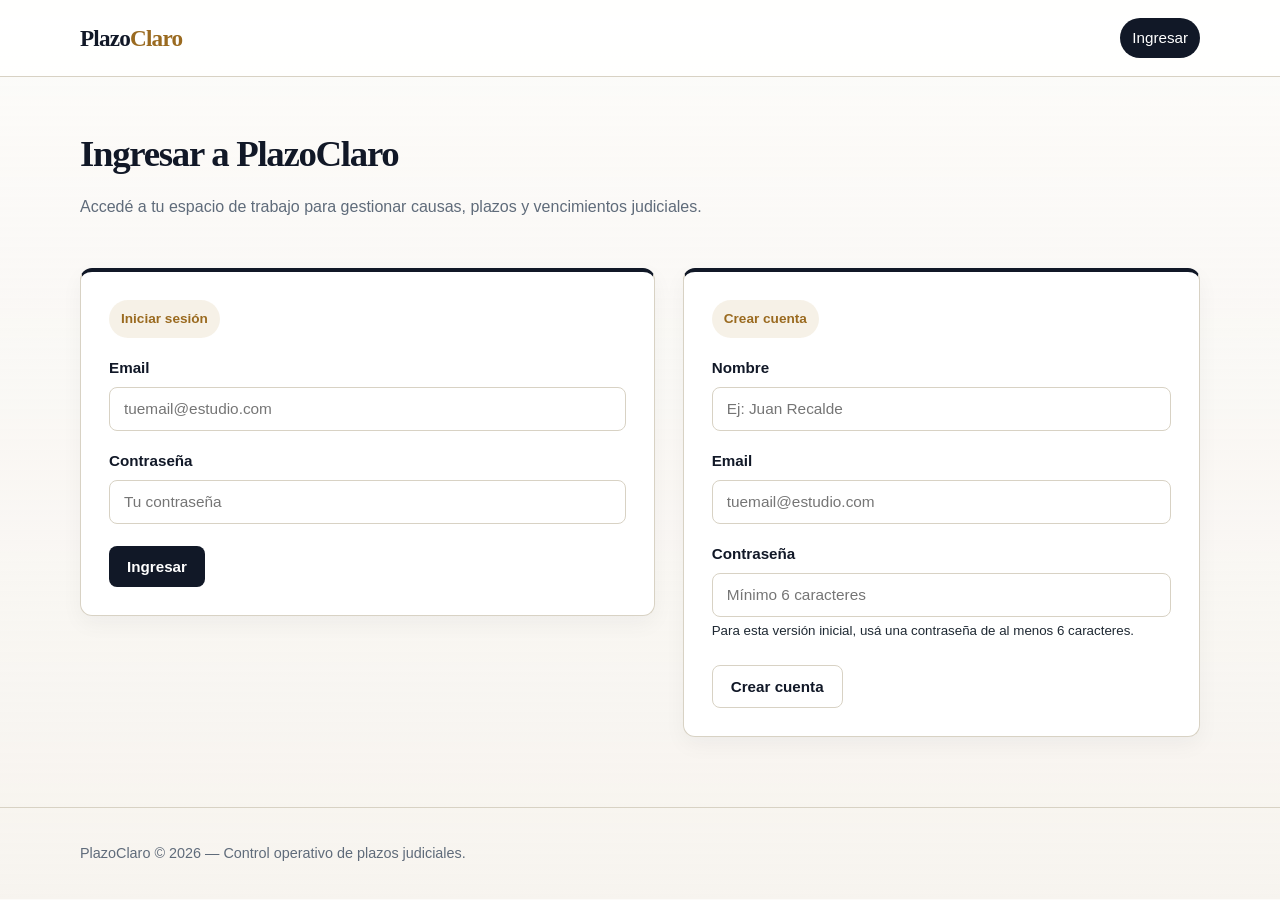
==== commit 115e90c1: "Agregue autentication vbasica y proteccion frontend" ====
--- a/agenda.html
+++ b/agenda.html
@@ -149,7 +149,8 @@
       PlazoClaro © 2026 — Agenda de vencimientos judiciales.
     </div>
   </footer>
-
+  
+  <script src="./js/auth-guard.js?v=1"></script>
   <script src="./js/agenda.js?v=11"></script>
 </body>
 </html>
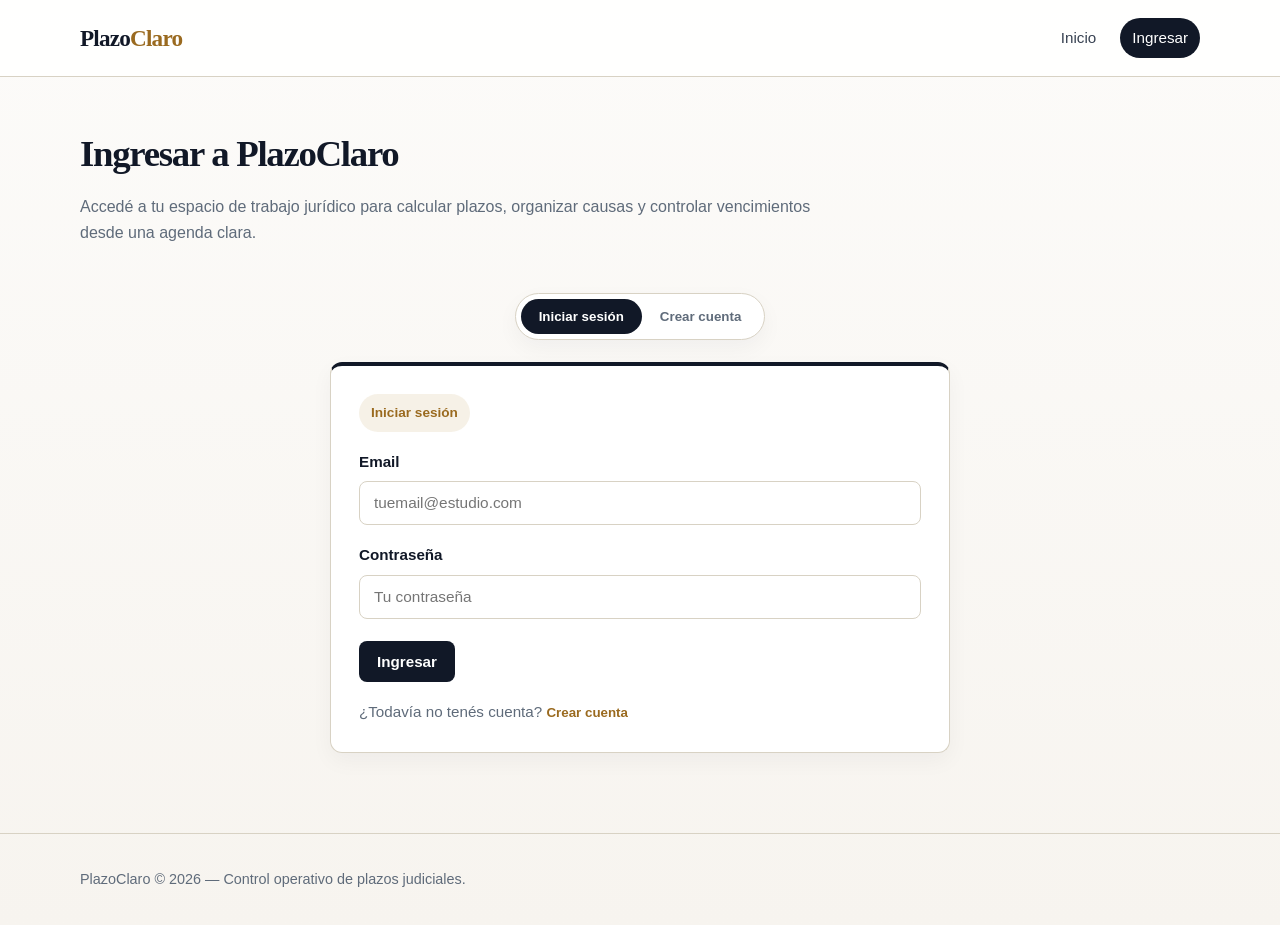
==== commit 30bc5807: "Cambios visuales en botones y mensajes" ====
--- a/agenda.html
+++ b/agenda.html
@@ -87,53 +87,41 @@
         </div>
 
         <div class="form-group">
-          <label for="agendaStatusFilter">Estado</label>
-          <select id="agendaStatusFilter">
-            <option value="">Todos</option>
-            <option value="expired">Vencidos pendientes</option>
-            <option value="today">Vencen hoy</option>
-            <option value="upcoming">Próximos 7 días</option>
-            <option value="future">Más adelante</option>
-            <option value="completed">Completados</option>
-          </select>
-        </div>
-
-        <div class="form-group">
           <label for="agendaCaseFilter">Causa</label>
           <select id="agendaCaseFilter">
             <option value="">Todas las causas activas</option>
           </select>
           <small class="field-help agenda-case-filter-help">
             La agenda muestra solo vencimientos operativos de causas activas. Las causas finalizadas se consultan desde la sección “Causas”, filtro “Finalizadas”.
-          </small> 
+          </small>
+        </div>
+      </div>
 
-          <div class="status-legend">
-            <span class="status-legend-title">Leyenda:</span>
+      <div class="status-legend">
+        <span class="status-legend-title">Leyenda:</span>
 
-            <span class="status-legend-item">
-              <span class="status-legend-badge status-legend-expired"></span>
-              Vencido
-            </span>
+        <span class="status-legend-item">
+          <span class="status-legend-badge status-legend-expired"></span>
+          Vencido
+        </span>
 
-            <span class="status-legend-item">
-              <span class="status-legend-badge status-legend-pending"></span>
-              Pendiente
-            </span>
+        <span class="status-legend-item">
+          <span class="status-legend-badge status-legend-pending"></span>
+          Pendiente
+        </span>
 
-            <span class="status-legend-item">
-              <span class="status-legend-badge status-legend-completed"></span>
-              Completado
-            </span>
+        <span class="status-legend-item">
+          <span class="status-legend-badge status-legend-completed"></span>
+          Completado
+        </span>
 
-            <span class="status-legend-item">
-              <span class="dashboard-case-badge dashboard-case-badge-linked">Con causa</span>
-            </span>
+        <span class="status-legend-item">
+          <span class="dashboard-case-badge dashboard-case-badge-linked">Con causa</span>
+        </span>
 
-            <span class="status-legend-item">
-              <span class="dashboard-case-badge dashboard-case-badge-general">Plazo general</span>
-            </span>
-          </div>
-        </div>
+        <span class="status-legend-item">
+          <span class="dashboard-case-badge dashboard-case-badge-general">Plazo general</span>
+        </span>
       </div>
 
       <div id="agendaList" class="agenda-list">
@@ -150,7 +138,7 @@
     </div>
   </footer>
   
-  <script src="./js/auth-guard.js?v=1"></script>
-  <script src="./js/agenda.js?v=11"></script>
+  <script src="./js/auth-guard.js?v=2"></script>
+  <script src="./js/agenda.js?v=13"></script>
 </body>
 </html>
--- a/css/styles.css
+++ b/css/styles.css
@@ -1,14 +1,25 @@
 :root {
-  --color-primary: #0F172A;
-  --color-secondary: #B0893B;
-  --color-bg: #F8FAFC;
+  /* Paleta final (antes vivía repartida en dos bloques :root distintos) */
+  --color-primary: #111827;
+  --color-secondary: #9A6A1F;
+  --color-bg: #F7F4EF;
   --color-card: #FFFFFF;
-  --color-text: #1E293B;
-  --color-muted: #64748B;
-  --color-border: #E2E8F0;
+  --color-text: #1F2933;
+  --color-muted: #5F6B7A;
+  --color-border: #D8D2C4;
   --color-success: #166534;
   --color-warning: #D97706;
   --color-danger: #B91C1C;
+
+  /* Tipografía */
+  --font-serif: Georgia, "Times New Roman", serif;
+  --font-sans: "Inter", Arial, sans-serif;
+
+  /* Radios reutilizables (antes 7px/8px/9px/12px sueltos por todos lados) */
+  --radius-sm: 8px;
+  --radius-md: 12px;
+  --radius-lg: 18px;
+  --radius-pill: 999px;
 }
 
 * {
@@ -200,6 +211,16 @@
   padding: 64px 0;
 }
 
+.section-kicker {
+  display: inline-block;
+  color: var(--color-secondary);
+  font-weight: 800;
+  font-size: 0.82rem;
+  text-transform: uppercase;
+  letter-spacing: 0.08em;
+  margin-bottom: 10px;
+}
+
 .section-title {
   font-size: 2rem;
   color: var(--color-primary);
@@ -374,6 +395,12 @@
   display: none !important;
 }
 
+/* Se aplica desde JS (auth-guard / non-working-days.js) al panel de
+   "Calendarios y fuentes externas" cuando el usuario logueado no es admin. */
+.admin-only {
+  display: none !important;
+}
+
 @media (max-width: 880px) {
   .hero-grid,
   .calculator-layout {
@@ -488,28 +515,62 @@
   flex-wrap: wrap;
 }
 
+/* Botones chicos de acción: sistema de 3 tonos.
+   Antes había 5 colores sólidos (violeta/azul/verde/amarillo/rojo) del mismo peso
+   visual compitiendo entre sí en cada fila. Ahora todos arrancan neutros
+   (blanco + borde) y el color solo aparece con intención en el hover o como
+   acento sutil de borde, para que la jerarquía la den la posición y el texto,
+   no un semáforo de colores. Las clases .btn-detail / .btn-edit / .btn-complete /
+   .btn-pending / .btn-delete se mantienen (las usa el JS existente); solo cambia
+   su estilo. */
+
 .btn-small {
-  border: none;
-  border-radius: 9px;
+  border: 1px solid var(--color-border);
+  background: #FFFFFF;
+  color: var(--color-primary);
+  border-radius: var(--radius-sm);
   padding: 8px 10px;
   cursor: pointer;
-  font-weight: 800;
+  font-weight: 700;
   font-size: 0.82rem;
+  transition: all 0.15s ease;
+}
+
+.btn-detail,
+.btn-edit,
+.btn-pending {
+  background: #FFFFFF;
+  color: var(--color-primary);
+  border-color: var(--color-border);
+}
+
+.btn-detail:hover,
+.btn-edit:hover,
+.btn-pending:hover {
+  border-color: var(--color-primary);
+  background: #F8FAFC;
 }
 
 .btn-complete {
-  background: #DCFCE7;
-  color: #166534;
-}
-
-.btn-pending {
-  background: #FEF3C7;
-  color: #92400E;
+  background: #FFFFFF;
+  color: var(--color-success);
+  border-color: #BBDFBB;
+}
+
+.btn-complete:hover {
+  background: #F0FDF4;
 }
 
 .btn-delete {
-  background: #FEE2E2;
-  color: #991B1B;
+  background: #FFFFFF;
+  color: var(--color-muted);
+  border-color: var(--color-border);
+}
+
+.btn-delete:hover {
+  color: var(--color-danger);
+  border-color: #FECACA;
+  background: #FEF2F2;
 }
 
 @media (max-width: 880px) {
@@ -524,7 +585,7 @@
 
 .summary-grid {
   display: grid;
-  grid-template-columns: repeat(5, 1fr);
+  grid-template-columns: repeat(auto-fit, minmax(150px, 1fr));
   gap: 18px;
   margin-bottom: 22px;
 }
@@ -583,36 +644,7 @@
   color: white;
 }
 
-@media (max-width: 1080px) {
-  .summary-grid {
-    grid-template-columns: repeat(3, 1fr);
-  }
-}
-
-@media (max-width: 880px) {
-  .summary-grid {
-    grid-template-columns: repeat(2, 1fr);
-  }
-}
-
-@media (max-width: 560px) {
-  .summary-grid {
-    grid-template-columns: 1fr;
-  }
-}
-
-
 /* Legal visual identity refinement */
-
-:root {
-  --color-primary: #111827;
-  --color-secondary: #9A6A1F;
-  --color-bg: #F7F4EF;
-  --color-card: #FFFFFF;
-  --color-text: #1F2933;
-  --color-muted: #5F6B7A;
-  --color-border: #D8D2C4;
-}
 
 body {
   background:
@@ -625,7 +657,7 @@
 h2,
 .section-title,
 .page-header h1 {
-  font-family: Georgia, "Times New Roman", serif;
+  font-family: var(--font-serif);
   letter-spacing: -0.035em;
 }
 
@@ -735,7 +767,7 @@
 }
 
 .result-date {
-  font-family: Georgia, "Times New Roman", serif;
+  font-family: var(--font-serif);
   color: var(--color-primary);
 } 
 
@@ -762,7 +794,7 @@
 
 .detail-panel-header h3 {
   color: var(--color-primary);
-  font-family: Georgia, "Times New Roman", serif;
+  font-family: var(--font-serif);
   font-size: 1.6rem;
   margin-top: 8px;
 }
@@ -824,11 +856,6 @@
   padding: 14px;
 }
 
-.btn-detail {
-  background: #EDE9FE;
-  color: #4C1D95;
-}
-
 @media (max-width: 880px) {
   .detail-panel-header {
     flex-direction: column;
@@ -850,11 +877,6 @@
 
 .edit-form .full-width {
   grid-column: 1 / -1;
-}
-
-.btn-edit {
-  background: #DBEAFE;
-  color: #1E3A8A;
 }
 
 @media (max-width: 880px) {
@@ -1012,6 +1034,21 @@
   margin-top: 22px;
 } 
 
+/* Grilla de filtros de agenda (clase usada en agenda.html, faltaba en el CSS) */
+
+.filters-grid {
+  display: grid;
+  grid-template-columns: repeat(3, minmax(0, 1fr));
+  gap: 18px;
+  margin-bottom: 22px;
+}
+
+@media (max-width: 880px) {
+  .filters-grid {
+    grid-template-columns: 1fr;
+  }
+}
+
 /* Calendar filters */
 
 .calendar-filter-grid {
@@ -1073,12 +1110,6 @@
   border-radius: 12px;
 }
 
-/* Tabla más compacta */
-.non-working-days-table-card .deadlines-table {
-  min-width: 1120px;
-  table-layout: fixed;
-}
-
 /* Encabezado fijo al scrollear verticalmente dentro de la tabla */
 .non-working-days-table-card thead th {
   position: sticky;
@@ -1091,74 +1122,18 @@
 .non-working-days-table-card td {
   padding: 12px 11px;
   font-size: 0.88rem;
-  vertical-align: middle;
-}
-
-/* Evita que casi todo se parta en mil líneas */
-.non-working-days-table-card th,
-.non-working-days-table-card td {
-  white-space: nowrap;
-}
-
-/* Motivo y referencia sí pueden ocupar varias líneas */
+  vertical-align: top;
+}
+
+/* Motivo y referencia pueden ocupar varias líneas; el resto no se parte */
 .non-working-days-table-card th:nth-child(2),
 .non-working-days-table-card td:nth-child(2) {
-  width: 250px;
   white-space: normal;
 }
-
 
 .non-working-days-table-card th:nth-child(8),
 .non-working-days-table-card td:nth-child(8) {
-  width: 180px;
   white-space: normal;
-}
-
-/* Anchos por columna */
-.non-working-days-table-card th:nth-child(1),
-.non-working-days-table-card td:nth-child(1) {
-  width: 90px;
-}
-
-.non-working-days-table-card th:nth-child(3),
-.non-working-days-table-card td:nth-child(3) {
-  width: 180px;
-}
-
-.non-working-days-table-card th:nth-child(4),
-.non-working-days-table-card td:nth-child(4) {
-  width: 170px;
-  white-space: normal;
-}
-
-
-.non-working-days-table-card th:nth-child(5),
-.non-working-days-table-card td:nth-child(5) {
-  width: 180px;
-  white-space: normal;
-}
-
-.non-working-days-table-card th:nth-child(6),
-.non-working-days-table-card td:nth-child(6) {
-  width: 145px;
-}
-
-
-.non-working-days-table-card th:nth-child(7),
-.non-working-days-table-card td:nth-child(7) {
-  width: 100px;
-}
-
-.non-working-days-table-card th:nth-child(9),
-.non-working-days-table-card td:nth-child(9),
-.non-working-days-table-card th:nth-child(10),
-.non-working-days-table-card td:nth-child(10) {
-  width: 95px;
-}
-
-.non-working-days-table-card th:nth-child(11),
-.non-working-days-table-card td:nth-child(11) {
-  width: 165px;
 }
 
 /* Acciones más compactas */
@@ -1166,6 +1141,7 @@
   display: flex;
   gap: 5px;
   flex-wrap: wrap;
+  min-width: 170px;
 }
 
 .non-working-days-table-card .btn-small {
@@ -1335,34 +1311,6 @@
   margin: 24px 0;
 }
 
-.summary-grid {
-  display: grid;
-  grid-template-columns: repeat(4, minmax(0, 1fr));
-  gap: 16px;
-}
-
-.summary-card {
-  background: #FFFFFF;
-  border: 1px solid var(--color-border);
-  border-radius: 14px;
-  padding: 18px;
-  box-shadow: 0 8px 20px rgba(17, 24, 39, 0.04);
-}
-
-.summary-card span {
-  display: block;
-  color: var(--color-muted);
-  font-size: 0.86rem;
-  font-weight: 700;
-  margin-bottom: 8px;
-}
-
-.summary-card strong {
-  color: var(--color-primary);
-  font-family: var(--font-serif);
-  font-size: 2rem;
-} 
-
 .non-working-summary-actions {
   margin-bottom: 18px;
 } 
@@ -1518,7 +1466,7 @@
 
 .source-status-header h2 {
   margin: 8px 0 6px;
-  font-family: Georgia, "Times New Roman", serif;
+  font-family: var(--font-serif);
   color: var(--color-primary);
 }
 
@@ -1596,7 +1544,7 @@
   white-space: nowrap;
 } 
 
-/* Mejora visual tabla de días inhábiles */
+/* Tabla de días inhábiles: anchos por columna (bloque único, ya no duplicado) */
 .non-working-days-table-card {
   overflow-x: auto;
 }
@@ -1606,14 +1554,18 @@
   table-layout: auto;
 }
 
-.non-working-days-table-card .deadlines-table th,
-.non-working-days-table-card .deadlines-table td {
-  vertical-align: top;
-}
-
+.non-working-days-table-card .deadlines-table th:nth-child(1),
 .non-working-days-table-card .deadlines-table td:nth-child(1) {
   min-width: 105px;
   white-space: nowrap;
+  position: sticky;
+  left: 0;
+  z-index: 1;
+  background: #FFFFFF;
+}
+
+.non-working-days-table-card .deadlines-table thead th:nth-child(1) {
+  z-index: 3;
 }
 
 .non-working-days-table-card .deadlines-table td:nth-child(2) {
@@ -1637,13 +1589,6 @@
 .non-working-days-table-card .deadlines-table td:nth-child(11) {
   min-width: 180px;
 }
-
-.non-working-days-table-card .table-actions {
-  min-width: 170px;
-  display: flex;
-  flex-wrap: wrap;
-  gap: 6px;
-} 
 
 
 .cases-card-list {
@@ -2018,7 +1963,7 @@
 .home-alert-card strong {
   display: block;
   font-size: 32px;
-  font-family: Georgia, "Times New Roman", serif;
+  font-family: var(--font-serif);
 }
 
 .home-alert-card-expired {
@@ -2227,7 +2172,7 @@
 
 .confirm-modal-header h3 {
   margin: 10px 0 0;
-  font-family: Georgia, "Times New Roman", serif;
+  font-family: var(--font-serif);
   font-size: 24px;
   color: #111827;
 }
@@ -2267,34 +2212,10 @@
   line-height: 1;
 }
 
-
-
 .dashboard-case-badge-linked {
   background: #edf7ed;
   color: #166534;
   border: 1px solid #bbdfbb;
-} 
-
-
-.dashboard-case-badge {
-  width: fit-content;
-  border-radius: 999px;
-  padding: 4px 8px;
-  font-size: 11px;
-  font-weight: 800;
-  line-height: 1;
-}
-
-.dashboard-case-badge-linked {
-  background: #edf7ed;
-  color: #166534;
-  border: 1px solid #bbdfbb;
-}
-
-.dashboard-case-badge-general {
-  background: #f3efe7;
-  color: #5f4b2a;
-  border: 1px solid #d8d2c4;
 }
 
 .dashboard-case-badge-general {
@@ -2445,6 +2366,397 @@
 
 .judicial-review-alert strong {
   color: #991b1b;
+} 
+
+
+/* Usuario autenticado / cerrar sesión */
+
+.authenticated-user-box {
+  display: flex;
+  align-items: center;
+  gap: 10px;
+  margin-left: 18px;
+}
+
+.authenticated-user-label {
+  max-width: 180px;
+  overflow: hidden;
+  text-overflow: ellipsis;
+  white-space: nowrap;
+  color: #5f6b7a;
+  font-size: 0.85rem;
+  font-weight: 700;
+}
+
+.authenticated-logout-btn {
+  border: 1px solid #d8d2c4;
+  background: #ffffff;
+  color: #111827;
+  border-radius: 999px;
+  padding: 8px 12px;
+  font-weight: 800;
+  font-size: 0.82rem;
+  cursor: pointer;
+  font-family: inherit;
+  transition: all 0.2s ease;
+}
+
+.authenticated-logout-btn:hover {
+  border-color: #991b1b;
+  color: #991b1b;
+  background: #fef2f2;
+} 
+
+
+/* Landing pública PlazoClaro */
+
+.public-login-btn {
+  padding: 0.65rem 1rem;
+}
+
+.landing-hero {
+  padding: 5rem 0 4rem;
+}
+
+.landing-hero-grid {
+  display: grid;
+  grid-template-columns: minmax(0, 1.15fr) minmax(320px, 0.85fr);
+  gap: 3rem;
+  align-items: center;
+}
+
+.landing-hero h1 {
+  max-width: 820px;
+  margin: 1rem 0;
+  font-size: clamp(2.6rem, 5vw, 5rem);
+  line-height: 0.96;
+  color: var(--color-primary);
+  font-family: var(--font-serif);
+  letter-spacing: -0.045em;
+}
+
+.landing-hero-subtitle {
+  max-width: 690px;
+  font-size: 1.1rem;
+  color: var(--color-muted);
+}
+
+.landing-trust-row {
+  display: flex;
+  flex-wrap: wrap;
+  gap: 0.75rem;
+  margin-top: 1.5rem;
+}
+
+.landing-trust-row span,
+.landing-proof-list span {
+  display: inline-flex;
+  align-items: center;
+  border: 1px solid var(--color-border);
+  background: var(--color-card);
+  border-radius: 999px;
+  padding: 0.5rem 0.8rem;
+  font-size: 0.85rem;
+  font-weight: 800;
+  color: var(--color-muted);
+}
+
+.landing-hero-card,
+.landing-proof-card,
+.landing-cta-panel {
+  border: 1px solid var(--color-border);
+  border-top: 4px solid var(--color-primary);
+  border-radius: 18px;
+  background: var(--color-card);
+  box-shadow: 0 18px 45px rgba(17, 24, 39, 0.08);
+  padding: 2rem;
+}
+
+.landing-hero-card h3,
+.landing-proof-card h3,
+.landing-cta-panel h2 {
+  margin-top: 1rem;
+  color: var(--color-primary);
+  font-family: var(--font-serif);
+}
+
+.landing-flow-list {
+  display: grid;
+  gap: 1rem;
+  margin-top: 1.5rem;
+}
+
+.landing-flow-list div {
+  padding: 1rem;
+  border: 1px solid var(--color-border);
+  border-radius: 12px;
+  background: var(--color-bg);
+}
+
+.landing-flow-list p {
+  margin: 0.35rem 0 0;
+  color: var(--color-muted);
+}
+
+.landing-section {
+  padding: 4rem 0;
+}
+
+.landing-section-soft {
+  background: rgba(216, 210, 196, 0.22);
+}
+
+.landing-section-header {
+  max-width: 850px;
+  margin-bottom: 2rem;
+}
+
+.landing-section-header h2,
+.landing-split h2 {
+  margin: 0.5rem 0 0.75rem;
+  font-size: clamp(2rem, 3vw, 3.2rem);
+  line-height: 1;
+  color: var(--color-primary);
+  font-family: var(--font-serif);
+  letter-spacing: -0.04em;
+}
+
+.landing-section-header p,
+.landing-split p {
+  color: var(--color-muted);
+  font-size: 1.05rem;
+}
+
+.landing-feature-grid {
+  display: grid;
+  grid-template-columns: repeat(4, minmax(0, 1fr));
+  gap: 1rem;
+}
+
+.landing-feature-card {
+  border: 1px solid var(--color-border);
+  border-radius: 16px;
+  background: var(--color-card);
+  padding: 1.5rem;
+  box-shadow: 0 8px 22px rgba(17, 24, 39, 0.045);
+}
+
+.landing-feature-card span {
+  display: inline-flex;
+  margin-bottom: 1rem;
+  color: var(--color-secondary);
+  font-weight: 900;
+}
+
+.landing-feature-card h3 {
+  color: var(--color-primary);
+  margin-bottom: 0.5rem;
+}
+
+.landing-feature-card p {
+  color: var(--color-muted);
+}
+
+.landing-split {
+  display: grid;
+  grid-template-columns: minmax(0, 1fr) minmax(320px, 0.8fr);
+  gap: 2rem;
+  align-items: center;
+}
+
+.landing-check-list {
+  list-style: none;
+  padding: 0;
+  margin: 1.5rem 0 0;
+  display: grid;
+  gap: 0.75rem;
+}
+
+.landing-check-list li {
+  border: 1px solid var(--color-border);
+  border-radius: 12px;
+  background: var(--color-card);
+  padding: 0.85rem 1rem;
+  font-weight: 800;
+}
+
+.landing-check-list li::before {
+  content: "✓";
+  color: var(--color-success);
+  font-weight: 900;
+  margin-right: 0.5rem;
+}
+
+.landing-proof-list {
+  display: flex;
+  flex-wrap: wrap;
+  gap: 0.75rem;
+  margin-top: 1rem;
+}
+
+.landing-cta-panel {
+  text-align: center;
+  max-width: 900px;
+  margin: 0 auto;
+}
+
+.landing-cta-panel p {
+  max-width: 680px;
+  margin: 1rem auto 0;
+  color: var(--color-muted);
+}
+
+.landing-cta-actions {
+  justify-content: center;
+} 
+
+
+/* Auth limpio con pestañas */
+
+.auth-layout {
+  max-width: 760px;
+  padding: 24px 0 80px;
+}
+
+.auth-switch {
+  display: flex;
+  width: fit-content;
+  margin: 0 auto 22px;
+  padding: 5px;
+  background: #ffffff;
+  border: 1px solid var(--color-border);
+  border-radius: 999px;
+  box-shadow: 0 8px 22px rgba(17, 24, 39, 0.045);
+}
+
+.auth-tab {
+  border: none;
+  background: transparent;
+  color: var(--color-muted);
+  border-radius: 999px;
+  padding: 10px 18px;
+  font-weight: 800;
+  cursor: pointer;
+  font-family: inherit;
+}
+
+.auth-tab.active {
+  background: var(--color-primary);
+  color: #ffffff;
+}
+
+.auth-card-wrapper {
+  max-width: 620px;
+  margin: 0 auto;
+}
+
+.auth-card {
+  width: 100%;
+}
+
+.auth-form-hidden {
+  display: none !important;
+}
+
+.auth-helper-text {
+  margin-top: 18px;
+  color: var(--color-muted);
+  font-size: 0.95rem;
+}
+
+.auth-link-button {
+  border: none;
+  background: transparent;
+  color: var(--color-secondary);
+  font-weight: 900;
+  cursor: pointer;
+  font-family: inherit;
+  padding: 0;
+}
+
+.auth-link-button:hover {
+  text-decoration: underline;
+}
+ 
+/* Ajustes visuales Días inhábiles */
+
+/* Fuente + chip siempre ordenados en columna */
+.source-status-table td:first-child {
+  vertical-align: top;
+}
+
+.source-status-table td:first-child strong,
+.source-status-table td:first-child .source-status-name {
+  display: block;
+}
+
+.source-status-table td:first-child .source-status-chip {
+  display: flex;
+  width: fit-content;
+  margin-left: 0;
+  margin-top: 6px;
+}
+
+/* Resumen de días inhábiles: número debajo del título */
+.non-working-summary-grid .summary-card {
+  display: flex;
+  flex-direction: column;
+  justify-content: center;
+  min-height: 112px;
+}
+
+.non-working-summary-grid .summary-card span {
+  display: block;
+  margin-bottom: 8px;
+  color: var(--color-muted);
+  font-size: 0.92rem;
+  line-height: 1.35;
+}
+
+.non-working-summary-grid .summary-card strong {
+  display: block;
+  color: var(--color-primary);
+  font-size: 2rem;
+  line-height: 1;
+} 
+
+@media (max-width: 900px) {
+  .landing-hero-grid,
+  .landing-split {
+    grid-template-columns: 1fr;
+  }
+
+  .landing-feature-grid {
+    grid-template-columns: repeat(2, minmax(0, 1fr));
+  }
+
+  .nav-links {
+    flex-wrap: wrap;
+  }
+}
+
+@media (max-width: 640px) {
+  .landing-feature-grid {
+    grid-template-columns: 1fr;
+  }
+
+  .landing-hero {
+    padding-top: 3rem;
+  }
+}
+
+@media (max-width: 880px) {
+  .navbar-content {
+    gap: 12px;
+  }
+
+  .authenticated-user-box {
+    margin-left: auto;
+  }
+
+  .authenticated-user-label {
+    display: none;
+  }
 }
 
 
@@ -2464,7 +2776,8 @@
   .home-urgent-date {
     text-align: left;
   }
-}
+} 
+
 
 @media (max-width: 520px) {
   .home-alerts-grid {
@@ -2511,16 +2824,4 @@
   .non-working-summary-actions {
     justify-content: flex-start;
   }
-} 
-
-@media (max-width: 900px) {
-  .summary-grid {
-    grid-template-columns: repeat(2, minmax(0, 1fr));
-  }
-} 
-
-@media (max-width: 520px) {
-  .summary-grid {
-    grid-template-columns: 1fr;
-  }
 }
